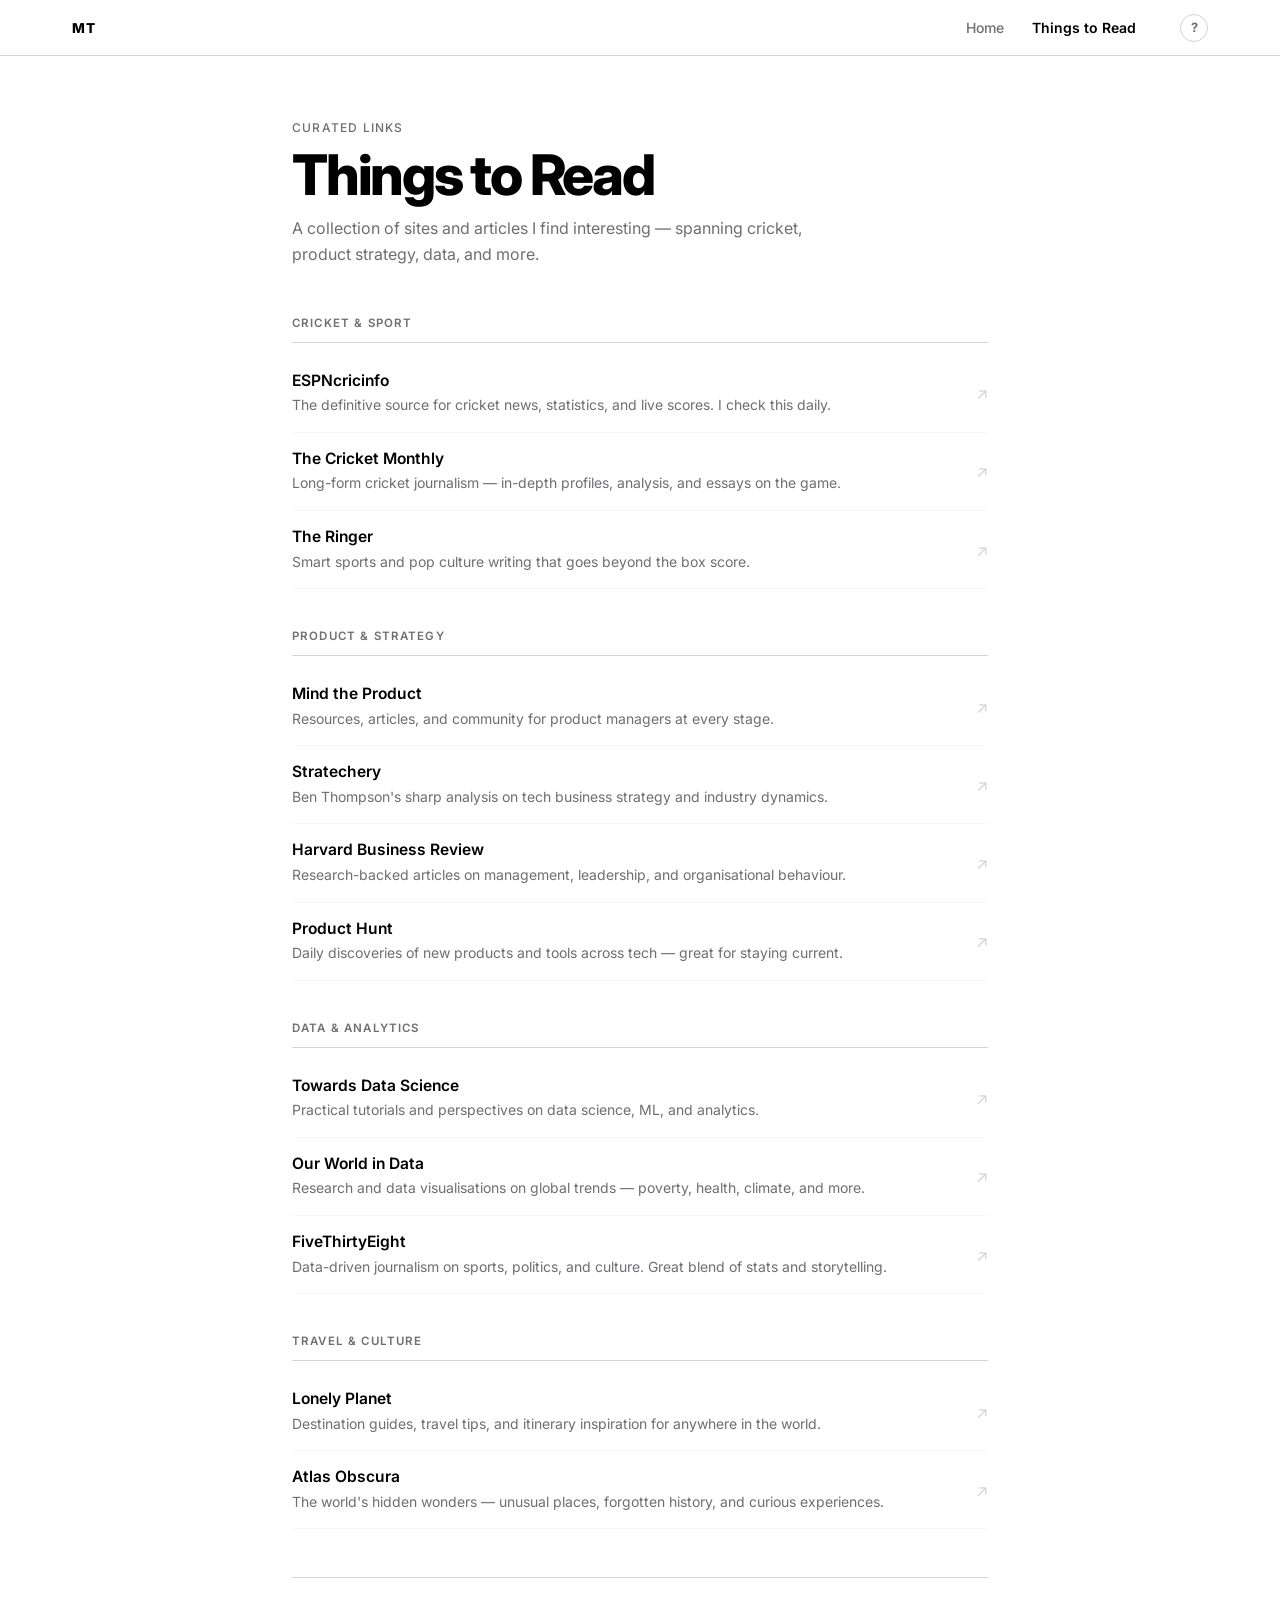
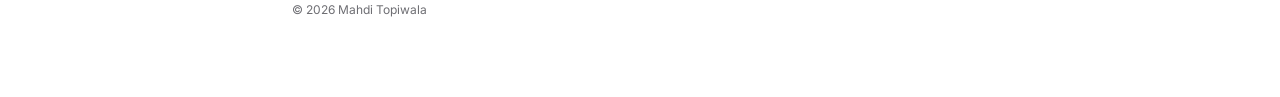
==== reads.html @ 5e73bcd0 "Initial commit — personal PoC site with keyboard accessibility Includes homepage, Things to Read pag" ====
<!DOCTYPE html>
<html lang="en">
<head>
  <meta charset="UTF-8" />
  <meta name="viewport" content="width=device-width, initial-scale=1.0" />
  <title>Things to Read — Mahdi Topiwala</title>
  <link rel="preconnect" href="https://fonts.googleapis.com" />
  <link rel="preconnect" href="https://fonts.gstatic.com" crossorigin />
  <link href="https://fonts.googleapis.com/css2?family=Inter:wght@300;400;500;600;700;800&display=swap" rel="stylesheet" />
  <link rel="stylesheet" href="styles/style.css" />
</head>
<body>

  <!-- Skip navigation — first focusable element, visible on focus -->
  <a class="skip-link" href="#main">Skip to main content</a>

  <!-- Site navigation -->
  <nav class="site-nav" role="navigation" aria-label="Main navigation">
    <div class="nav-inner">
      <span class="nav-brand" aria-label="Mahdi Topiwala">MT</span>
      <ul class="nav-links" role="list">
        <li><a href="index.html" class="nav-link">Home</a></li>
        <li><a href="reads.html" class="nav-link" aria-current="page">Things to Read</a></li>
      </ul>
      <button class="kbd-help-btn" aria-label="Open keyboard shortcuts help" aria-haspopup="dialog">&#63;</button>
    </div>
  </nav>

  <!-- Keyboard help modal -->
  <div id="kbd-modal" class="kbd-modal" role="dialog" aria-modal="true" aria-labelledby="kbd-modal-title" hidden>
    <div class="kbd-modal-backdrop"></div>
    <div class="kbd-modal-content">
      <div class="kbd-modal-header">
        <h2 id="kbd-modal-title">Keyboard Access Guide</h2>
        <button class="kbd-modal-close" aria-label="Close keyboard help">&#10005;</button>
      </div>
      <div class="kbd-modal-body">
        <p class="kbd-intro">This site is fully navigable by keyboard. No mouse required.</p>

        <table class="kbd-table" aria-label="Keyboard shortcuts">
          <thead>
            <tr>
              <th scope="col">Key</th>
              <th scope="col">Action</th>
            </tr>
          </thead>
          <tbody>
            <tr>
              <td><kbd>Tab</kbd></td>
              <td>Move focus to the next interactive element</td>
            </tr>
            <tr>
              <td><kbd>Shift</kbd> + <kbd>Tab</kbd></td>
              <td>Move focus to the previous interactive element</td>
            </tr>
            <tr>
              <td><kbd>Enter</kbd> / <kbd>Space</kbd></td>
              <td>Activate a focused link or button</td>
            </tr>
            <tr>
              <td><kbd>&larr;</kbd> <kbd>&rarr;</kbd> Arrow keys</td>
              <td>Move between navigation links when nav is focused</td>
            </tr>
            <tr>
              <td><kbd>Escape</kbd></td>
              <td>Close this dialog</td>
            </tr>
          </tbody>
        </table>

        <div class="kbd-principles">
          <h3>What we prioritise</h3>
          <p>
            We especially focus on <strong>visible focus indicators</strong> and <strong>discoverability</strong>.
            A high-contrast focus ring always shows exactly where you are on the page, so you never have to
            guess. A "Skip to main content" link at the very top lets you bypass the navigation bar instantly —
            press <kbd>Tab</kbd> once and then <kbd>Enter</kbd> to jump past the nav.
          </p>
          <p>
            On this page, all links are reachable by <kbd>Tab</kbd> and open with <kbd>Enter</kbd>.
            Arrow keys let you move between navigation items without cycling through the full tab order.
          </p>
        </div>
      </div>
    </div>
  </div>

  <main id="main" tabindex="-1">
    <div class="reads-page">

      <header class="reads-header reveal">
        <p class="eyebrow">Curated links</p>
        <h1>Things to Read</h1>
        <p class="reads-intro">A collection of sites and articles I find interesting — spanning cricket, product strategy, data, and more.</p>
      </header>

      <div class="reads-content">

        <!-- Category 1 -->
        <section class="reads-section reveal" aria-labelledby="cat-cricket">
          <h2 id="cat-cricket" class="reads-cat">Cricket &amp; Sport</h2>
          <ul class="reads-list" role="list">
            <li>
              <a href="https://www.espncricinfo.com" class="reads-link" target="_blank" rel="noopener noreferrer">
                <span class="reads-link-title">ESPNcricinfo</span>
                <span class="reads-link-desc">The definitive source for cricket news, statistics, and live scores. I check this daily.</span>
                <span class="reads-link-external" aria-hidden="true">&#8599;</span>
              </a>
            </li>
            <li>
              <a href="https://www.thecricketmonthly.com" class="reads-link" target="_blank" rel="noopener noreferrer">
                <span class="reads-link-title">The Cricket Monthly</span>
                <span class="reads-link-desc">Long-form cricket journalism — in-depth profiles, analysis, and essays on the game.</span>
                <span class="reads-link-external" aria-hidden="true">&#8599;</span>
              </a>
            </li>
            <li>
              <a href="https://www.theringer.com" class="reads-link" target="_blank" rel="noopener noreferrer">
                <span class="reads-link-title">The Ringer</span>
                <span class="reads-link-desc">Smart sports and pop culture writing that goes beyond the box score.</span>
                <span class="reads-link-external" aria-hidden="true">&#8599;</span>
              </a>
            </li>
          </ul>
        </section>

        <!-- Category 2 -->
        <section class="reads-section reveal" aria-labelledby="cat-product">
          <h2 id="cat-product" class="reads-cat">Product &amp; Strategy</h2>
          <ul class="reads-list" role="list">
            <li>
              <a href="https://www.mindtheproduct.com" class="reads-link" target="_blank" rel="noopener noreferrer">
                <span class="reads-link-title">Mind the Product</span>
                <span class="reads-link-desc">Resources, articles, and community for product managers at every stage.</span>
                <span class="reads-link-external" aria-hidden="true">&#8599;</span>
              </a>
            </li>
            <li>
              <a href="https://stratechery.com" class="reads-link" target="_blank" rel="noopener noreferrer">
                <span class="reads-link-title">Stratechery</span>
                <span class="reads-link-desc">Ben Thompson's sharp analysis on tech business strategy and industry dynamics.</span>
                <span class="reads-link-external" aria-hidden="true">&#8599;</span>
              </a>
            </li>
            <li>
              <a href="https://hbr.org" class="reads-link" target="_blank" rel="noopener noreferrer">
                <span class="reads-link-title">Harvard Business Review</span>
                <span class="reads-link-desc">Research-backed articles on management, leadership, and organisational behaviour.</span>
                <span class="reads-link-external" aria-hidden="true">&#8599;</span>
              </a>
            </li>
            <li>
              <a href="https://www.producthunt.com" class="reads-link" target="_blank" rel="noopener noreferrer">
                <span class="reads-link-title">Product Hunt</span>
                <span class="reads-link-desc">Daily discoveries of new products and tools across tech — great for staying current.</span>
                <span class="reads-link-external" aria-hidden="true">&#8599;</span>
              </a>
            </li>
          </ul>
        </section>

        <!-- Category 3 -->
        <section class="reads-section reveal" aria-labelledby="cat-data">
          <h2 id="cat-data" class="reads-cat">Data &amp; Analytics</h2>
          <ul class="reads-list" role="list">
            <li>
              <a href="https://towardsdatascience.com" class="reads-link" target="_blank" rel="noopener noreferrer">
                <span class="reads-link-title">Towards Data Science</span>
                <span class="reads-link-desc">Practical tutorials and perspectives on data science, ML, and analytics.</span>
                <span class="reads-link-external" aria-hidden="true">&#8599;</span>
              </a>
            </li>
            <li>
              <a href="https://ourworldindata.org" class="reads-link" target="_blank" rel="noopener noreferrer">
                <span class="reads-link-title">Our World in Data</span>
                <span class="reads-link-desc">Research and data visualisations on global trends — poverty, health, climate, and more.</span>
                <span class="reads-link-external" aria-hidden="true">&#8599;</span>
              </a>
            </li>
            <li>
              <a href="https://fivethirtyeight.com" class="reads-link" target="_blank" rel="noopener noreferrer">
                <span class="reads-link-title">FiveThirtyEight</span>
                <span class="reads-link-desc">Data-driven journalism on sports, politics, and culture. Great blend of stats and storytelling.</span>
                <span class="reads-link-external" aria-hidden="true">&#8599;</span>
              </a>
            </li>
          </ul>
        </section>

        <!-- Category 4 -->
        <section class="reads-section reveal" aria-labelledby="cat-travel">
          <h2 id="cat-travel" class="reads-cat">Travel &amp; Culture</h2>
          <ul class="reads-list" role="list">
            <li>
              <a href="https://www.lonelyplanet.com" class="reads-link" target="_blank" rel="noopener noreferrer">
                <span class="reads-link-title">Lonely Planet</span>
                <span class="reads-link-desc">Destination guides, travel tips, and itinerary inspiration for anywhere in the world.</span>
                <span class="reads-link-external" aria-hidden="true">&#8599;</span>
              </a>
            </li>
            <li>
              <a href="https://www.atlasobscura.com" class="reads-link" target="_blank" rel="noopener noreferrer">
                <span class="reads-link-title">Atlas Obscura</span>
                <span class="reads-link-desc">The world's hidden wonders — unusual places, forgotten history, and curious experiences.</span>
                <span class="reads-link-external" aria-hidden="true">&#8599;</span>
              </a>
            </li>
          </ul>
        </section>

      </div><!-- /reads-content -->

      <footer class="reads-footer reveal">
        <p>&copy; 2026 Mahdi Topiwala</p>
      </footer>

    </div><!-- /reads-page -->
  </main>

  <script src="scripts/main.js"></script>
</body>
</html>
---- styles/style.css ----
*, *::before, *::after {
  box-sizing: border-box;
  margin: 0;
  padding: 0;
}

:root {
  --black: #000;
  --white: #fff;
  --off-white: #f5f5f7;
  --gray: #6e6e73;
  --border: #d2d2d7;
  --font: 'Inter', -apple-system, BlinkMacSystemFont, sans-serif;
  --nav-height: 56px;
  --focus-color: #0066cc;
}

html, body {
  height: 100%;
  font-family: var(--font);
  background: var(--white);
  color: var(--black);
}

/* ─── Focus Styles ─────────────────────────────────────────── */

/* Remove default outline and replace with high-contrast ring */
:focus {
  outline: none;
}

:focus-visible {
  outline: 3px solid var(--focus-color);
  outline-offset: 3px;
  border-radius: 3px;
}

/* ─── Skip Link ─────────────────────────────────────────────── */

.skip-link {
  position: fixed;
  top: -100%;
  left: 1rem;
  z-index: 9999;
  padding: 0.6rem 1rem;
  background: var(--black);
  color: var(--white);
  font-size: 0.875rem;
  font-weight: 600;
  text-decoration: none;
  border-radius: 4px;
  transition: top 0.15s ease;
}

.skip-link:focus {
  top: 0.75rem;
  outline: 3px solid var(--focus-color);
  outline-offset: 3px;
}

/* ─── Navigation Bar ────────────────────────────────────────── */

.site-nav {
  position: fixed;
  top: 0;
  left: 0;
  right: 0;
  height: var(--nav-height);
  background: rgba(255, 255, 255, 0.92);
  backdrop-filter: blur(12px);
  -webkit-backdrop-filter: blur(12px);
  border-bottom: 1px solid var(--border);
  z-index: 100;
}

.nav-inner {
  display: flex;
  align-items: center;
  height: 100%;
  max-width: 1200px;
  margin: 0 auto;
  padding: 0 2rem;
  gap: 2rem;
}

.nav-brand {
  font-size: 0.85rem;
  font-weight: 800;
  letter-spacing: 0.05em;
  color: var(--black);
  flex-shrink: 0;
}

.nav-links {
  display: flex;
  list-style: none;
  gap: 0.25rem;
  margin-left: auto;
}

.nav-link {
  display: inline-block;
  padding: 0.4rem 0.75rem;
  font-size: 0.875rem;
  font-weight: 500;
  color: var(--gray);
  text-decoration: none;
  border-radius: 6px;
  transition: color 0.15s, background 0.15s;
}

.nav-link:hover {
  color: var(--black);
  background: var(--off-white);
}

.nav-link[aria-current="page"] {
  color: var(--black);
  font-weight: 600;
}

/* Keyboard help button */
.kbd-help-btn {
  display: flex;
  align-items: center;
  justify-content: center;
  width: 28px;
  height: 28px;
  border: 1.5px solid var(--border);
  border-radius: 50%;
  background: transparent;
  color: var(--gray);
  font-size: 0.8rem;
  font-weight: 700;
  cursor: pointer;
  flex-shrink: 0;
  transition: border-color 0.15s, color 0.15s;
  font-family: var(--font);
}

.kbd-help-btn:hover {
  border-color: var(--black);
  color: var(--black);
}

/* ─── Keyboard Help Modal ───────────────────────────────────── */

.kbd-modal {
  position: fixed;
  inset: 0;
  z-index: 200;
  display: flex;
  align-items: center;
  justify-content: center;
  padding: 1rem;
}

.kbd-modal[hidden] {
  display: none;
}

.kbd-modal-backdrop {
  position: absolute;
  inset: 0;
  background: rgba(0, 0, 0, 0.45);
}

.kbd-modal-content {
  position: relative;
  background: var(--white);
  border-radius: 12px;
  width: 100%;
  max-width: 560px;
  max-height: 85vh;
  overflow-y: auto;
  box-shadow: 0 20px 60px rgba(0, 0, 0, 0.2);
}

.kbd-modal-header {
  display: flex;
  align-items: center;
  justify-content: space-between;
  padding: 1.5rem 1.5rem 0;
}

.kbd-modal-header h2 {
  font-size: 1.1rem;
  font-weight: 700;
}

.kbd-modal-close {
  display: flex;
  align-items: center;
  justify-content: center;
  width: 32px;
  height: 32px;
  border: none;
  border-radius: 6px;
  background: var(--off-white);
  color: var(--gray);
  font-size: 0.85rem;
  cursor: pointer;
  transition: background 0.15s;
  font-family: var(--font);
}

.kbd-modal-close:hover {
  background: var(--border);
}

.kbd-modal-body {
  padding: 1.25rem 1.5rem 1.5rem;
  display: flex;
  flex-direction: column;
  gap: 1.25rem;
}

.kbd-intro {
  font-size: 0.9rem;
  color: var(--gray);
  line-height: 1.6;
}

.kbd-table {
  width: 100%;
  border-collapse: collapse;
  font-size: 0.875rem;
}

.kbd-table th {
  text-align: left;
  font-size: 0.72rem;
  font-weight: 600;
  letter-spacing: 0.08em;
  text-transform: uppercase;
  color: var(--gray);
  padding: 0.4rem 0.75rem;
  border-bottom: 1px solid var(--border);
}

.kbd-table td {
  padding: 0.55rem 0.75rem;
  color: #3a3a3c;
  line-height: 1.5;
  border-bottom: 1px solid var(--off-white);
}

.kbd-table td:first-child {
  white-space: nowrap;
}

kbd {
  display: inline-block;
  padding: 0.15em 0.45em;
  font-family: var(--font);
  font-size: 0.78em;
  font-weight: 600;
  background: var(--off-white);
  border: 1px solid var(--border);
  border-radius: 4px;
  color: var(--black);
  box-shadow: 0 1px 0 var(--border);
}

.kbd-principles {
  border-top: 1px solid var(--border);
  padding-top: 1rem;
  display: flex;
  flex-direction: column;
  gap: 0.75rem;
}

.kbd-principles h3 {
  font-size: 0.78rem;
  font-weight: 600;
  letter-spacing: 0.08em;
  text-transform: uppercase;
  color: var(--gray);
}

.kbd-principles p {
  font-size: 0.875rem;
  color: #3a3a3c;
  line-height: 1.7;
}

.kbd-principles a {
  color: var(--focus-color);
}

/* ─── Homepage Layout ───────────────────────────────────────── */

main {
  display: block;
  padding-top: var(--nav-height);
}

.page {
  display: grid;
  grid-template-columns: 1fr 1fr;
  height: calc(100vh - var(--nav-height));
  overflow: hidden;
}

/* Left panel */
.left {
  display: flex;
  align-items: center;
  padding: 4rem;
  background: var(--white);
  overflow-y: auto;
}

.left-inner {
  max-width: 420px;
  display: flex;
  flex-direction: column;
  gap: 1.5rem;
}

.eyebrow {
  font-size: 0.75rem;
  font-weight: 500;
  letter-spacing: 0.1em;
  text-transform: uppercase;
  color: var(--gray);
}

h1 {
  font-size: clamp(3rem, 5vw, 4.5rem);
  font-weight: 800;
  line-height: 1.0;
  letter-spacing: -0.04em;
  color: var(--black);
}

.tagline {
  font-size: 1.1rem;
  font-weight: 400;
  color: var(--gray);
  letter-spacing: -0.01em;
}

.bio {
  display: flex;
  flex-direction: column;
  gap: 0.85rem;
  border-top: 1px solid var(--border);
  padding-top: 1.5rem;
}

.bio p {
  font-size: 0.95rem;
  color: #3a3a3c;
  line-height: 1.7;
}

.bio strong {
  color: var(--black);
  font-weight: 600;
}

.interests {
  border-top: 1px solid var(--border);
  padding-top: 1.5rem;
}

.interests-label {
  font-size: 0.72rem;
  font-weight: 600;
  letter-spacing: 0.1em;
  text-transform: uppercase;
  color: var(--gray);
  margin-bottom: 0.75rem;
}

.interests ul {
  list-style: none;
  padding: 0;
  display: flex;
  flex-direction: column;
  gap: 0.45rem;
}

.interests li {
  font-size: 0.9rem;
  color: #3a3a3c;
  padding-left: 1rem;
  position: relative;
}

.interests li::before {
  content: '—';
  position: absolute;
  left: 0;
  color: var(--border);
}

.footer-line {
  font-size: 0.75rem;
  color: var(--gray);
  margin-top: 1rem;
}

/* Right panel */
.right {
  position: relative;
  overflow: hidden;
}

.right img {
  width: 100%;
  height: 100%;
  object-fit: cover;
  object-position: center;
  display: block;
}

.photo-caption {
  position: absolute;
  bottom: 1.25rem;
  right: 1.5rem;
  font-size: 0.72rem;
  font-weight: 500;
  letter-spacing: 0.07em;
  text-transform: uppercase;
  color: rgba(255,255,255,0.55);
}

/* ─── Reads Page Layout ─────────────────────────────────────── */

.reads-page {
  max-width: 760px;
  margin: 0 auto;
  padding: 4rem 2rem 5rem;
  display: flex;
  flex-direction: column;
  gap: 3rem;
}

.reads-header {
  display: flex;
  flex-direction: column;
  gap: 0.75rem;
}

.reads-header h1 {
  font-size: clamp(2.5rem, 5vw, 3.5rem);
}

.reads-intro {
  font-size: 1rem;
  color: var(--gray);
  line-height: 1.65;
  max-width: 520px;
}

.reads-content {
  display: flex;
  flex-direction: column;
  gap: 2.5rem;
}

.reads-section {
  display: flex;
  flex-direction: column;
  gap: 0.75rem;
}

.reads-cat {
  font-size: 0.72rem;
  font-weight: 600;
  letter-spacing: 0.1em;
  text-transform: uppercase;
  color: var(--gray);
  padding-bottom: 0.75rem;
  border-bottom: 1px solid var(--border);
}

.reads-list {
  list-style: none;
  display: flex;
  flex-direction: column;
  gap: 0;
}

.reads-link {
  display: grid;
  grid-template-columns: 1fr auto;
  grid-template-rows: auto auto;
  column-gap: 1rem;
  padding: 1rem 0;
  border-bottom: 1px solid var(--off-white);
  text-decoration: none;
  color: inherit;
  transition: background 0.15s;
  border-radius: 4px;
}

.reads-link:hover {
  background: var(--off-white);
  padding-left: 0.75rem;
  padding-right: 0.75rem;
  margin: 0 -0.75rem;
}

.reads-link-title {
  grid-column: 1;
  grid-row: 1;
  font-size: 0.975rem;
  font-weight: 600;
  color: var(--black);
  line-height: 1.3;
}

.reads-link-desc {
  grid-column: 1;
  grid-row: 2;
  font-size: 0.875rem;
  color: var(--gray);
  line-height: 1.55;
  margin-top: 0.2rem;
}

.reads-link-external {
  grid-column: 2;
  grid-row: 1 / 3;
  align-self: center;
  font-size: 1rem;
  color: var(--border);
  transition: color 0.15s;
}

.reads-link:hover .reads-link-external {
  color: var(--black);
}

.reads-footer {
  font-size: 0.75rem;
  color: var(--gray);
  border-top: 1px solid var(--border);
  padding-top: 1.5rem;
}

/* ─── Reveal Animation ──────────────────────────────────────── */

.reveal {
  opacity: 0;
  transform: translateY(16px);
  transition: opacity 0.6s ease, transform 0.6s ease;
}

.reveal.visible {
  opacity: 1;
  transform: translateY(0);
}

/* ─── Responsive ────────────────────────────────────────────── */

@media (max-width: 768px) {
  html, body { height: auto; }

  .page {
    grid-template-columns: 1fr;
    height: auto;
    overflow: visible;
  }

  .right {
    height: 50vw;
    min-height: 240px;
    order: -1;
  }

  .left {
    padding: 2.5rem 1.5rem 3rem;
  }

  .reads-page {
    padding: 2.5rem 1.25rem 4rem;
  }

  .nav-inner {
    padding: 0 1rem;
  }
}
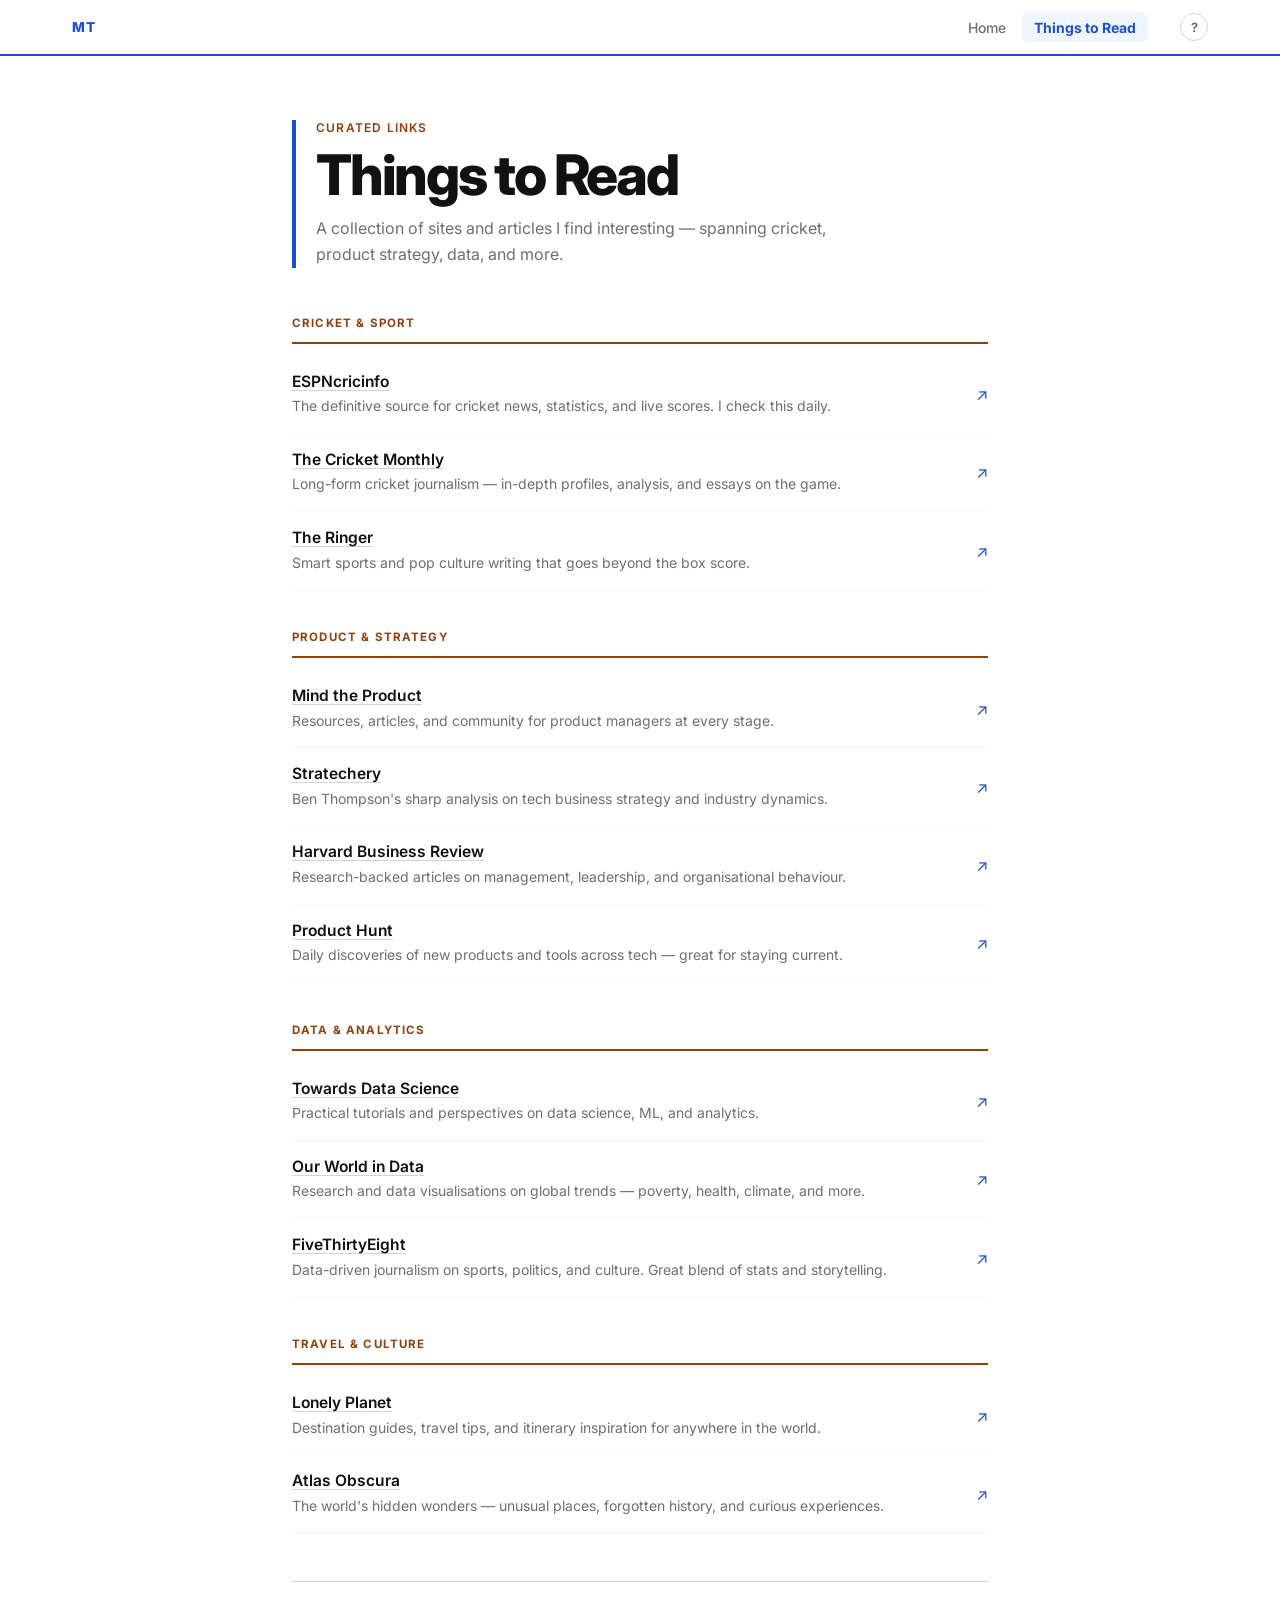
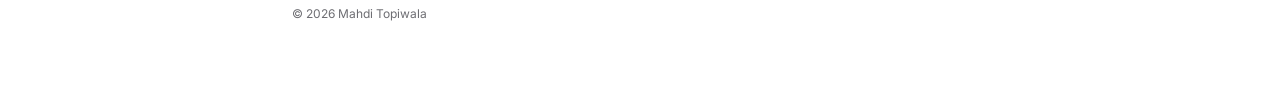
==== commit bf300217: "Make MT brand logo a home/reset link Co-Authored-By: Claude Sonnet 4.6 <noreply@anthropic.com>" ====
--- a/reads.html
+++ b/reads.html
@@ -17,7 +17,7 @@
   <!-- Site navigation -->
   <nav class="site-nav" role="navigation" aria-label="Main navigation">
     <div class="nav-inner">
-      <span class="nav-brand" aria-label="Mahdi Topiwala">MT</span>
+      <a href="index.html" class="nav-brand" aria-label="Mahdi Topiwala — go to homepage">MT</a>
       <ul class="nav-links" role="list">
         <li><a href="index.html" class="nav-link">Home</a></li>
         <li><a href="reads.html" class="nav-link" aria-current="page">Things to Read</a></li>
--- a/styles/style.css
+++ b/styles/style.css
@@ -5,14 +5,38 @@
 }
 
 :root {
-  --black: #000;
+  --black: #111;
   --white: #fff;
   --off-white: #f5f5f7;
   --gray: #6e6e73;
   --border: #d2d2d7;
   --font: 'Inter', -apple-system, BlinkMacSystemFont, sans-serif;
   --nav-height: 56px;
-  --focus-color: #0066cc;
+
+  /*
+   * COLOR PALETTE — accessibility assessment
+   *
+   * Two-hue system: blue (interactive) + amber (labels/meta).
+   * Chosen because blue-vs-amber remains distinguishable for:
+   *   • Deuteranopia   (red-green, ~6% of males)
+   *   • Protanopia     (red-blind, ~1% of males)
+   *   • Tritanopia     (blue-yellow, ~0.001%) — mitigated by
+   *     pairing with weight/position, not color alone.
+   *
+   * Contrast ratios on white (#fff):
+   *   --blue   #1d4ed8  →  7.2 : 1  (WCAG AA ✓  AAA ✓)
+   *   --amber  #92400e  →  9.5 : 1  (WCAG AA ✓  AAA ✓)
+   *   --gray   #6e6e73  →  4.7 : 1  (WCAG AA ✓)
+   *
+   * Color is never the ONLY signal — bold weight, underlines,
+   * and position always reinforce meaning alongside hue.
+   */
+  --blue:       #1d4ed8;
+  --blue-dark:  #1e40af;
+  --blue-tint:  #eff6ff;
+  --amber:      #92400e;
+  --amber-tint: #fffbeb;
+  --focus-color: var(--blue);
 }
 
 html, body {
@@ -24,7 +48,6 @@
 
 /* ─── Focus Styles ─────────────────────────────────────────── */
 
-/* Remove default outline and replace with high-contrast ring */
 :focus {
   outline: none;
 }
@@ -43,7 +66,7 @@
   left: 1rem;
   z-index: 9999;
   padding: 0.6rem 1rem;
-  background: var(--black);
+  background: var(--blue);
   color: var(--white);
   font-size: 0.875rem;
   font-weight: 600;
@@ -54,7 +77,7 @@
 
 .skip-link:focus {
   top: 0.75rem;
-  outline: 3px solid var(--focus-color);
+  outline: 3px solid var(--white);
   outline-offset: 3px;
 }
 
@@ -66,10 +89,11 @@
   left: 0;
   right: 0;
   height: var(--nav-height);
-  background: rgba(255, 255, 255, 0.92);
+  background: rgba(255, 255, 255, 0.95);
   backdrop-filter: blur(12px);
   -webkit-backdrop-filter: blur(12px);
-  border-bottom: 1px solid var(--border);
+  /* Blue bottom border ties nav to the site's interactive color */
+  border-bottom: 2px solid var(--blue);
   z-index: 100;
 }
 
@@ -83,12 +107,19 @@
   gap: 2rem;
 }
 
+/* Brand uses blue — immediately ties identity to primary color */
 .nav-brand {
   font-size: 0.85rem;
   font-weight: 800;
   letter-spacing: 0.05em;
-  color: var(--black);
+  color: var(--blue);
   flex-shrink: 0;
+  text-decoration: none;
+  transition: opacity 0.15s;
+}
+
+.nav-brand:hover {
+  opacity: 0.75;
 }
 
 .nav-links {
@@ -110,13 +141,15 @@
 }
 
 .nav-link:hover {
-  color: var(--black);
-  background: var(--off-white);
-}
-
+  color: var(--blue);
+  background: var(--blue-tint);
+}
+
+/* Active page: blue text + tinted bg + bold weight (not color alone) */
 .nav-link[aria-current="page"] {
-  color: var(--black);
-  font-weight: 600;
+  color: var(--blue);
+  background: var(--blue-tint);
+  font-weight: 700;
 }
 
 /* Keyboard help button */
@@ -134,13 +167,14 @@
   font-weight: 700;
   cursor: pointer;
   flex-shrink: 0;
-  transition: border-color 0.15s, color 0.15s;
+  transition: border-color 0.15s, color 0.15s, background 0.15s;
   font-family: var(--font);
 }
 
 .kbd-help-btn:hover {
-  border-color: var(--black);
-  color: var(--black);
+  border-color: var(--blue);
+  color: var(--blue);
+  background: var(--blue-tint);
 }
 
 /* ─── Keyboard Help Modal ───────────────────────────────────── */
@@ -174,6 +208,8 @@
   max-height: 85vh;
   overflow-y: auto;
   box-shadow: 0 20px 60px rgba(0, 0, 0, 0.2);
+  /* Blue top border signals this is an interactive/system panel */
+  border-top: 4px solid var(--blue);
 }
 
 .kbd-modal-header {
@@ -186,6 +222,7 @@
 .kbd-modal-header h2 {
   font-size: 1.1rem;
   font-weight: 700;
+  color: var(--blue);
 }
 
 .kbd-modal-close {
@@ -233,9 +270,9 @@
   font-weight: 600;
   letter-spacing: 0.08em;
   text-transform: uppercase;
-  color: var(--gray);
+  color: var(--amber);
   padding: 0.4rem 0.75rem;
-  border-bottom: 1px solid var(--border);
+  border-bottom: 2px solid var(--amber);
 }
 
 .kbd-table td {
@@ -255,11 +292,11 @@
   font-family: var(--font);
   font-size: 0.78em;
   font-weight: 600;
-  background: var(--off-white);
-  border: 1px solid var(--border);
+  background: var(--blue-tint);
+  border: 1px solid #bfdbfe;
   border-radius: 4px;
-  color: var(--black);
-  box-shadow: 0 1px 0 var(--border);
+  color: var(--blue-dark);
+  box-shadow: 0 1px 0 #bfdbfe;
 }
 
 .kbd-principles {
@@ -275,7 +312,7 @@
   font-weight: 600;
   letter-spacing: 0.08em;
   text-transform: uppercase;
-  color: var(--gray);
+  color: var(--amber);
 }
 
 .kbd-principles p {
@@ -285,7 +322,8 @@
 }
 
 .kbd-principles a {
-  color: var(--focus-color);
+  color: var(--blue);
+  text-decoration: underline;
 }
 
 /* ─── Homepage Layout ───────────────────────────────────────── */
@@ -318,12 +356,13 @@
   gap: 1.5rem;
 }
 
+/* Amber eyebrow: meta/label role — 9.5:1 contrast on white */
 .eyebrow {
   font-size: 0.75rem;
-  font-weight: 500;
+  font-weight: 600;
   letter-spacing: 0.1em;
   text-transform: uppercase;
-  color: var(--gray);
+  color: var(--amber);
 }
 
 h1 {
@@ -341,12 +380,15 @@
   letter-spacing: -0.01em;
 }
 
+/* Blue left border on bio — blue signals content sections */
 .bio {
   display: flex;
   flex-direction: column;
   gap: 0.85rem;
-  border-top: 1px solid var(--border);
-  padding-top: 1.5rem;
+  border-left: 3px solid var(--blue);
+  padding-left: 1rem;
+  padding-top: 0.25rem;
+  margin-top: 0.5rem;
 }
 
 .bio p {
@@ -365,12 +407,13 @@
   padding-top: 1.5rem;
 }
 
+/* Amber label — consistent label color system */
 .interests-label {
   font-size: 0.72rem;
   font-weight: 600;
   letter-spacing: 0.1em;
   text-transform: uppercase;
-  color: var(--gray);
+  color: var(--amber);
   margin-bottom: 0.75rem;
 }
 
@@ -389,11 +432,12 @@
   position: relative;
 }
 
+/* Blue bullets — reinforces blue = content/interactive theme */
 .interests li::before {
   content: '—';
   position: absolute;
   left: 0;
-  color: var(--border);
+  color: var(--blue);
 }
 
 .footer-line {
@@ -424,7 +468,7 @@
   font-weight: 500;
   letter-spacing: 0.07em;
   text-transform: uppercase;
-  color: rgba(255,255,255,0.55);
+  color: rgba(255,255,255,0.75);
 }
 
 /* ─── Reads Page Layout ─────────────────────────────────────── */
@@ -442,6 +486,9 @@
   display: flex;
   flex-direction: column;
   gap: 0.75rem;
+  /* Blue left border mirrors the bio section on homepage */
+  border-left: 4px solid var(--blue);
+  padding-left: 1.25rem;
 }
 
 .reads-header h1 {
@@ -467,14 +514,16 @@
   gap: 0.75rem;
 }
 
+/* Amber category labels — consistent with eyebrow/label system */
 .reads-cat {
   font-size: 0.72rem;
-  font-weight: 600;
+  font-weight: 700;
   letter-spacing: 0.1em;
   text-transform: uppercase;
-  color: var(--gray);
+  color: var(--amber);
   padding-bottom: 0.75rem;
-  border-bottom: 1px solid var(--border);
+  /* Amber underline reinforces the label role visually */
+  border-bottom: 2px solid var(--amber);
 }
 
 .reads-list {
@@ -493,12 +542,12 @@
   border-bottom: 1px solid var(--off-white);
   text-decoration: none;
   color: inherit;
-  transition: background 0.15s;
+  transition: background 0.15s, padding 0.15s;
   border-radius: 4px;
 }
 
 .reads-link:hover {
-  background: var(--off-white);
+  background: var(--blue-tint);
   padding-left: 0.75rem;
   padding-right: 0.75rem;
   margin: 0 -0.75rem;
@@ -511,6 +560,15 @@
   font-weight: 600;
   color: var(--black);
   line-height: 1.3;
+  /* Underline reinforces link identity alongside color */
+  text-decoration: underline;
+  text-decoration-color: var(--border);
+  text-underline-offset: 3px;
+}
+
+.reads-link:hover .reads-link-title {
+  color: var(--blue);
+  text-decoration-color: var(--blue);
 }
 
 .reads-link-desc {
@@ -522,17 +580,18 @@
   margin-top: 0.2rem;
 }
 
+/* Blue arrow — reinforces interactive/external link signal */
 .reads-link-external {
   grid-column: 2;
   grid-row: 1 / 3;
   align-self: center;
   font-size: 1rem;
-  color: var(--border);
+  color: var(--blue);
   transition: color 0.15s;
 }
 
 .reads-link:hover .reads-link-external {
-  color: var(--black);
+  color: var(--blue-dark);
 }
 
 .reads-footer {
